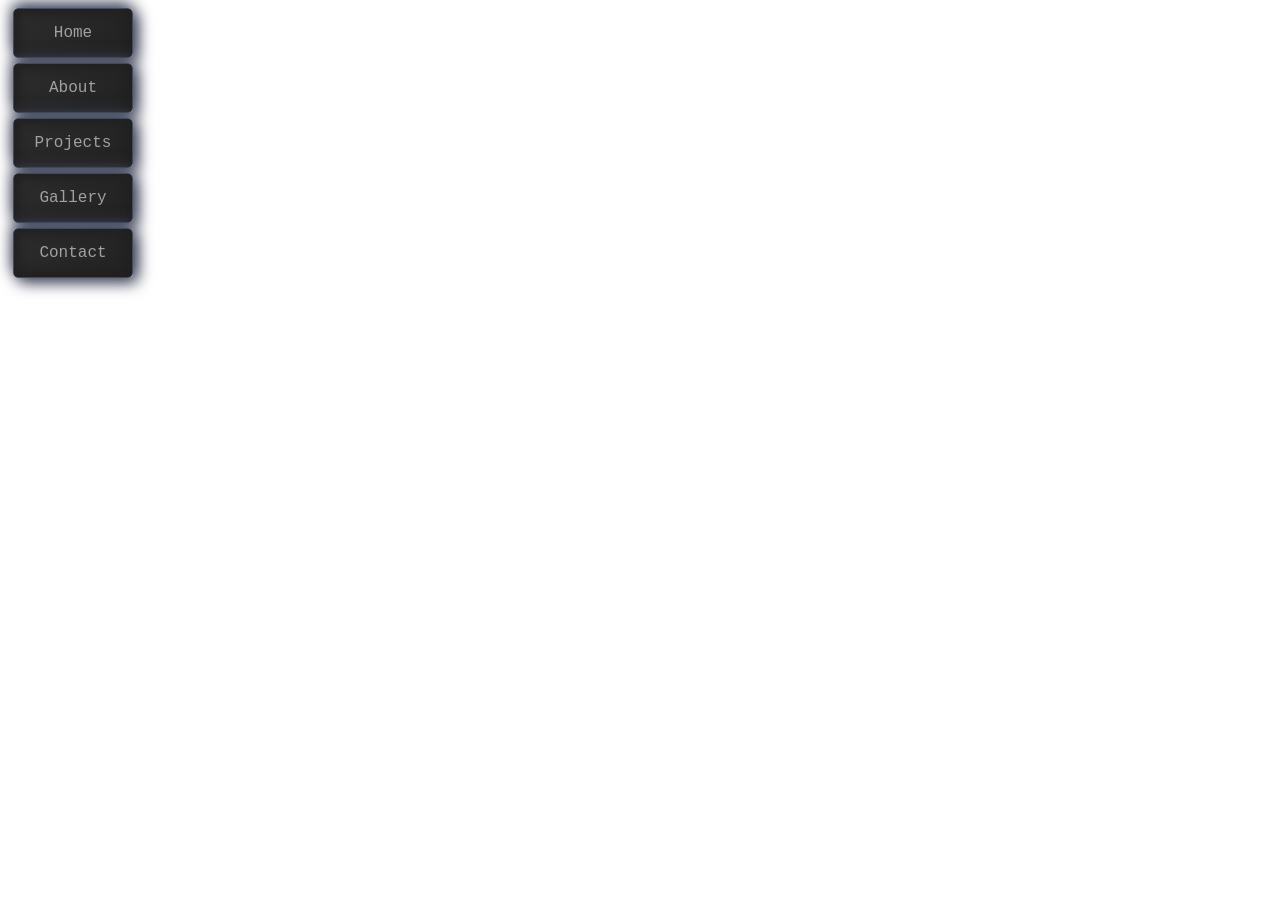
==== index.html @ d255c249 "update 1.1" ====
<!doctype html>
<html lang="en">
  <head>
    <meta charset="UTF-8" />
    <meta name="viewport" content="width=device-width, initial-scale=1.0" />
    <title>lazmeano</title>
    <link rel="stylesheet" href="styles.css" />
  </head>
  <body>
    <main class="button-group">
      <button type="button">Home</button>
      <button type="button">About</button>
      <button type="button">Projects</button>
      <button type="button">Gallery</button>
      <button type="button">Contact</button>
    </main>
  </body>
  <script src="sandbox.js"></script>
</html>
---- styles.css ----
/* From Uiverse.io by Kabak */
button {
  height: 50px;
  width: 120px;
  margin: 5px;

  display: flex;
  align-items: center;
  justify-content: center;

  cursor: pointer;
  font-family: Consolas, "Courier New", monospace;
  font-size: 16px;
  color: rgb(161, 161, 161);

  border: 1px solid #404c5d;
  border-radius: 5px;

  background: linear-gradient(145deg, #2e2d2d, #212121);
  box-shadow:
    -1px -5px 15px #41465b,
    5px 5px 15px #41465b,
    inset 5px 5px 10px #212121,
    inset -5px -5px 10px #212121;

  transition:
    box-shadow 500ms,
    color 500ms;
}

button:hover {
  color: #d6d6d6;
  box-shadow:
    1px 1px 13px #20232e,
    -1px -1px 13px #545b78;
}

button:active {
  color: #d6d6d6;
  box-shadow:
    1px 1px 13px #20232e,
    -1px -1px 33px #545b78;
  transition:
    box-shadow 100ms,
    color 100ms;
}
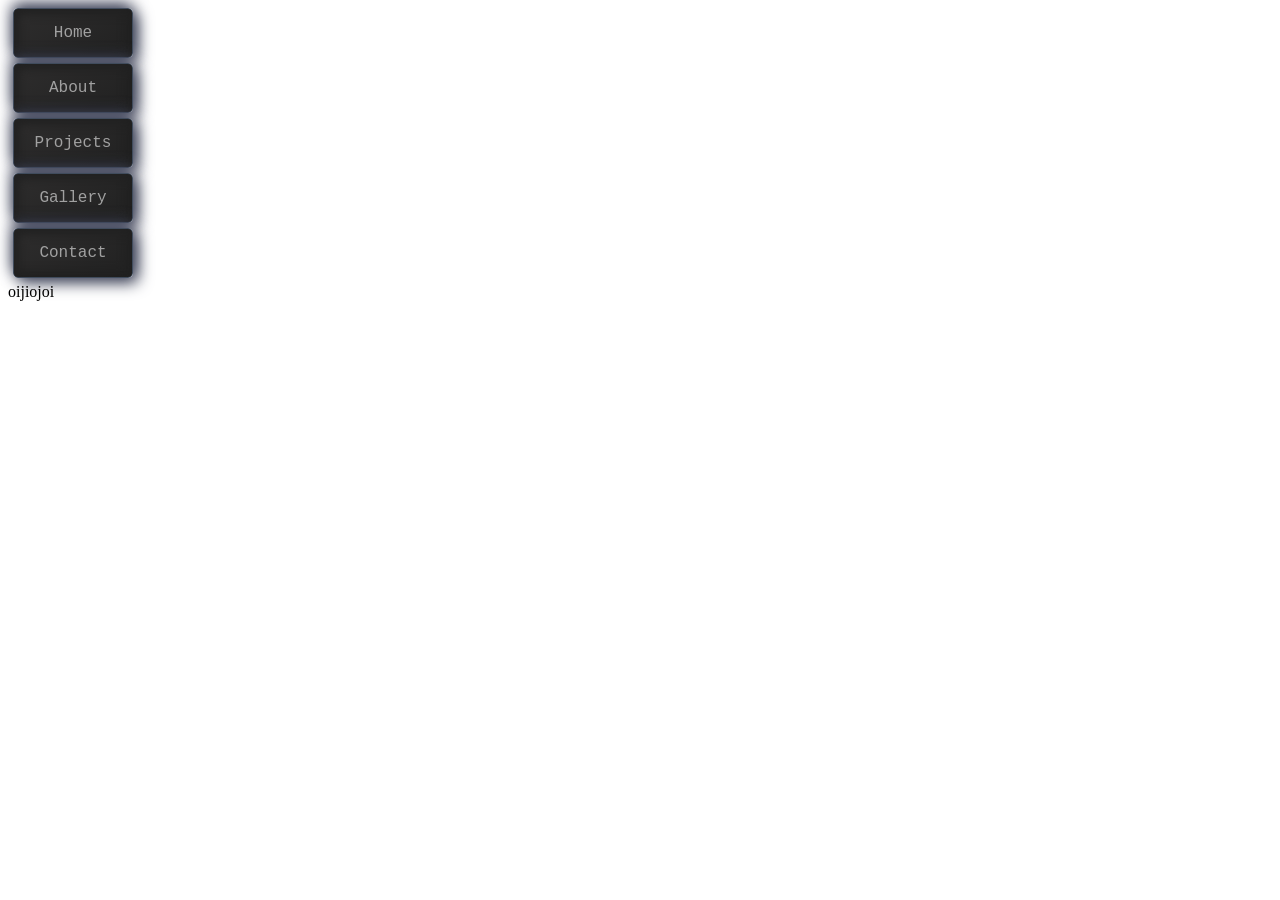
==== commit dbdc92b3: "iuoioiu" ====
--- a/index.html
+++ b/index.html
@@ -17,3 +17,4 @@
   </body>
   <script src="sandbox.js"></script>
 </html>
+oijiojoi
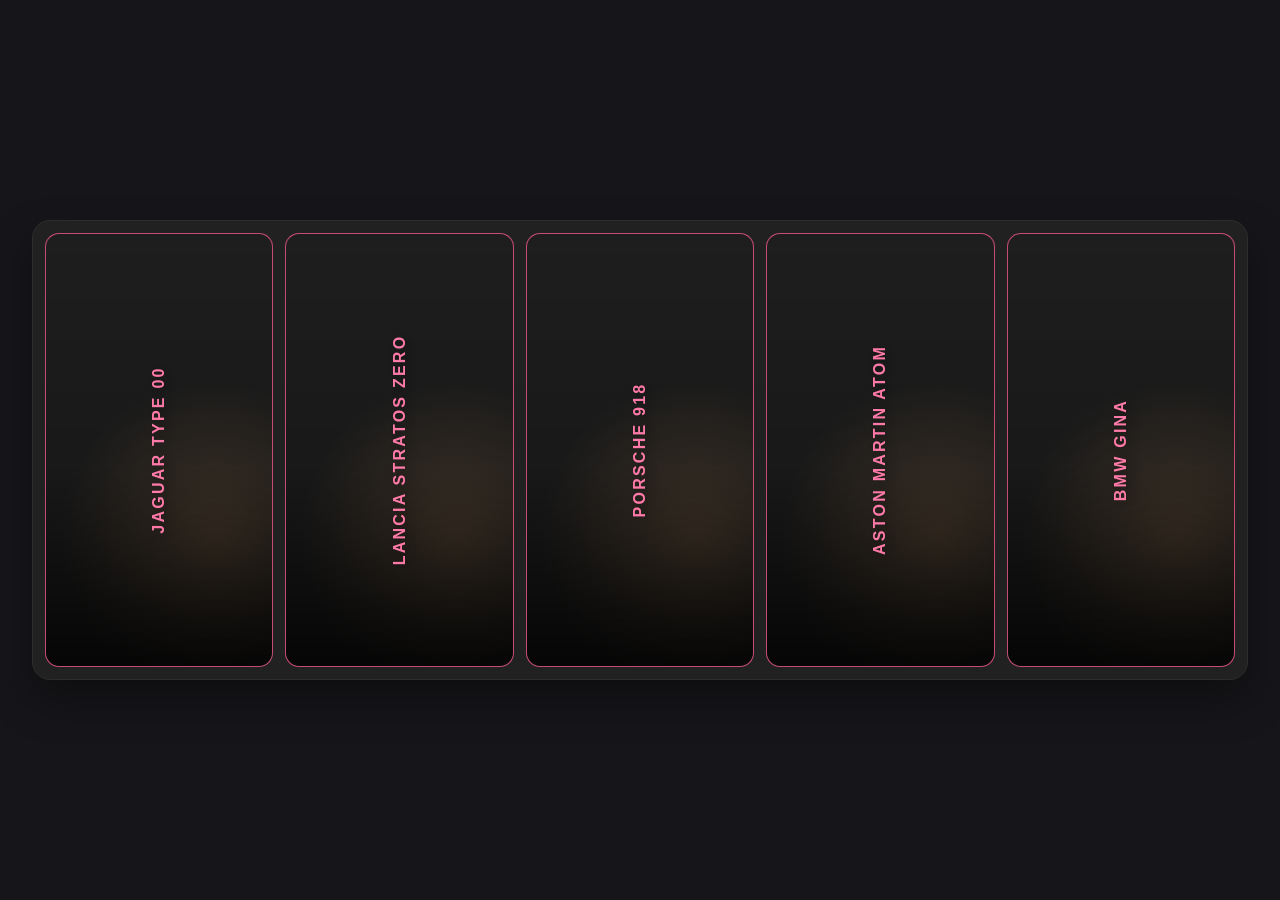
==== commit d9e815ee: "update 2.3" ====
--- a/index.html
+++ b/index.html
@@ -3,18 +3,35 @@
   <head>
     <meta charset="UTF-8" />
     <meta name="viewport" content="width=device-width, initial-scale=1.0" />
-    <title>lazmeano</title>
+    <title>Concept Car Slides</title>
     <link rel="stylesheet" href="styles.css" />
   </head>
   <body>
-    <main class="button-group">
-      <button type="button">Home</button>
-      <button type="button">About</button>
-      <button type="button">Projects</button>
-      <button type="button">Gallery</button>
-      <button type="button">Contact</button>
-    </main>
+    <div class="accordion-card">
+      <div class="slide slide-jaguar">
+        <span class="slide-label">Jaguar Type 00</span>
+        <button class="kabak-btn">View Car</button>
+      </div>
+
+      <div class="slide slide-lancia">
+        <span class="slide-label">Lancia Stratos Zero</span>
+        <button class="kabak-btn">View Car</button>
+      </div>
+
+      <div class="slide slide-porsche">
+        <span class="slide-label">Porsche 918</span>
+        <button class="kabak-btn">View Car</button>
+      </div>
+
+      <div class="slide slide-aston">
+        <span class="slide-label">Aston Martin Atom</span>
+        <button class="kabak-btn">View Car</button>
+      </div>
+
+      <div class="slide slide-bmw">
+        <span class="slide-label">BMW GINA</span>
+        <button class="kabak-btn">View Car</button>
+      </div>
+    </div>
   </body>
-  <script src="sandbox.js"></script>
 </html>
-oijiojoi
--- a/styles.css
+++ b/styles.css
@@ -1,46 +1,237 @@
-/* From Uiverse.io by Kabak */
-button {
-  height: 50px;
-  width: 120px;
-  margin: 5px;
-
+* {
+  box-sizing: border-box;
+  margin: 0;
+  padding: 0;
+}
+
+body {
+  min-height: 100vh;
+  display: grid;
+  place-items: center;
+  background: #16161a;
+  font-family: Arial, Helvetica, sans-serif;
+  color: #fff;
+  padding: 24px;
+}
+
+.accordion-card {
+  width: min(1400px, 95vw);
+  height: 460px;
   display: flex;
-  align-items: center;
+  gap: 12px;
+  padding: 12px;
+  border: 1px solid #2d2d2d;
+  border-radius: 18px;
+  background: #212121;
+  box-shadow: 0 20px 40px rgba(0, 0, 0, 0.35);
+}
+
+.slide {
+  position: relative;
+  flex: 1;
+  overflow: hidden;
+  display: flex;
+  align-items: flex-end;
   justify-content: center;
-
   cursor: pointer;
+  border-radius: 14px;
+  border: 1px solid rgba(255, 90, 145, 0.75);
+  background-color: #212121;
+  background-size: cover;
+  background-position: center;
+  background-repeat: no-repeat;
+  transition:
+    flex 0.45s ease,
+    border-color 0.3s ease,
+    box-shadow 0.3s ease,
+    transform 0.3s ease;
+}
+
+.slide::before {
+  content: "";
+  position: absolute;
+  inset: 0;
+  border-radius: inherit;
+  background:
+    linear-gradient(
+      to top,
+      rgba(0, 0, 0, 0.82),
+      rgba(0, 0, 0, 0.24) 46%,
+      rgba(0, 0, 0, 0.08)
+    ),
+    radial-gradient(
+      circle at 75% 70%,
+      rgba(250, 181, 112, 0.22),
+      transparent 45%
+    );
+  opacity: 1;
+  transition: opacity 0.35s ease;
+}
+
+.slide::after {
+  content: "";
+  position: absolute;
+  inset: 1px;
+  border-radius: inherit;
+  background: linear-gradient(
+    135deg,
+    rgba(255, 255, 255, 0.1),
+    rgba(255, 255, 255, 0.02)
+  );
+  -webkit-backdrop-filter: blur(10px);
+  backdrop-filter: blur(10px);
+  opacity: 0;
+  transition: opacity 0.35s ease;
+}
+
+.slide:hover {
+  flex: 3.2;
+  border-color: rgba(255, 255, 255, 0.28);
+  box-shadow:
+    0 0 30px rgba(255, 187, 118, 0.16),
+    0 18px 40px rgba(0, 0, 0, 0.38);
+}
+
+.slide:hover::after {
+  opacity: 1;
+}
+
+.slide-label {
+  position: absolute;
+  left: 50%;
+  top: 50%;
+  min-width: 16em;
+  text-align: center;
+  text-transform: uppercase;
+  letter-spacing: 0.14em;
+  font-weight: 700;
+  color: #ff7aa8;
+  transform: translate(-50%, -50%) rotate(-90deg);
+  transition:
+    opacity 0.2s ease,
+    transform 0.35s ease;
+  z-index: 2;
+  text-shadow: 0 4px 16px rgba(0, 0, 0, 0.55);
+}
+
+.slide:hover .slide-label {
+  opacity: 0;
+  transform: translate(-50%, -50%) rotate(-90deg) scale(0.96);
+  pointer-events: none;
+}
+
+.kabak-btn {
+  position: absolute;
+  bottom: 24px;
+  z-index: 2;
+  opacity: 0;
+  pointer-events: none;
+  transform: translateY(12px);
+  min-width: 120px;
+  height: 44px;
+  padding: 0 18px;
+  border: 1px solid #3d4654;
+  border-radius: 8px;
+  background: linear-gradient(145deg, #2d2d2d, #1f1f1f);
+  color: #bfc6d1;
+  font-size: 14px;
   font-family: Consolas, "Courier New", monospace;
-  font-size: 16px;
-  color: rgb(161, 161, 161);
-
-  border: 1px solid #404c5d;
-  border-radius: 5px;
-
-  background: linear-gradient(145deg, #2e2d2d, #212121);
-  box-shadow:
-    -1px -5px 15px #41465b,
-    5px 5px 15px #41465b,
-    inset 5px 5px 10px #212121,
-    inset -5px -5px 10px #212121;
-
+  letter-spacing: 0.05em;
+  cursor: pointer;
+  box-shadow:
+    -1px -4px 10px rgba(39, 42, 54, 0.9),
+    4px 4px 12px rgba(10, 10, 10, 0.9),
+    inset 1px 1px 0 rgba(255, 255, 255, 0.05),
+    inset -2px -2px 6px rgba(0, 0, 0, 0.4);
   transition:
-    box-shadow 500ms,
-    color 500ms;
-}
-
-button:hover {
-  color: #d6d6d6;
-  box-shadow:
+    opacity 0.25s ease,
+    transform 0.25s ease,
+    box-shadow 0.35s ease,
+    color 0.35s ease,
+    border-color 0.35s ease;
+}
+
+.slide:hover .kabak-btn {
+  opacity: 1;
+  pointer-events: auto;
+  transform: translateY(0);
+}
+
+.kabak-btn:hover {
+  color: #f2f4f8;
+  border-color: #586274;
+  box-shadow:
+    0 0 0 1px rgba(255, 255, 255, 0.03),
     1px 1px 13px #20232e,
     -1px -1px 13px #545b78;
 }
 
-button:active {
-  color: #d6d6d6;
-  box-shadow:
-    1px 1px 13px #20232e,
-    -1px -1px 33px #545b78;
-  transition:
-    box-shadow 100ms,
-    color 100ms;
-}
+.kabak-btn:active {
+  transform: translateY(1px);
+  box-shadow:
+    inset 1px 1px 4px rgba(0, 0, 0, 0.35),
+    1px 1px 10px #20232e,
+    -1px -1px 10px #545b78;
+}
+
+.slide-jaguar {
+  background-image: url("Jaguar_Type_00_Front.jpg");
+}
+
+.slide-lancia {
+  background-image: url("Lancia_Stratos_Zero_-7522598642.jpg");
+}
+
+.slide-porsche {
+  background-image: url("Porsche_918_Spyder_IAA_2013.jpg");
+}
+
+.slide-aston {
+  background-image: url("AstonMartinAtom.jpg");
+}
+
+.slide-bmw {
+  background-image: url("BMW_Gina_Museum.jpg");
+}
+
+@media (max-width: 1200px) {
+  .accordion-card {
+    height: 420px;
+    gap: 10px;
+  }
+
+  .slide:hover {
+    flex: 2.8;
+  }
+}
+
+@media (max-width: 900px) {
+  .accordion-card {
+    width: min(96vw, 760px);
+    height: 360px;
+    gap: 8px;
+    padding: 8px;
+  }
+
+  .slide-label {
+    min-width: 13em;
+    font-size: 0.85rem;
+  }
+
+  .kabak-btn {
+    min-width: 108px;
+    height: 40px;
+    font-size: 13px;
+    bottom: 18px;
+  }
+}
+
+@media (max-width: 640px) {
+  .accordion-card {
+    height: 300px;
+  }
+
+  .slide:hover {
+    flex: 2.4;
+  }
+}
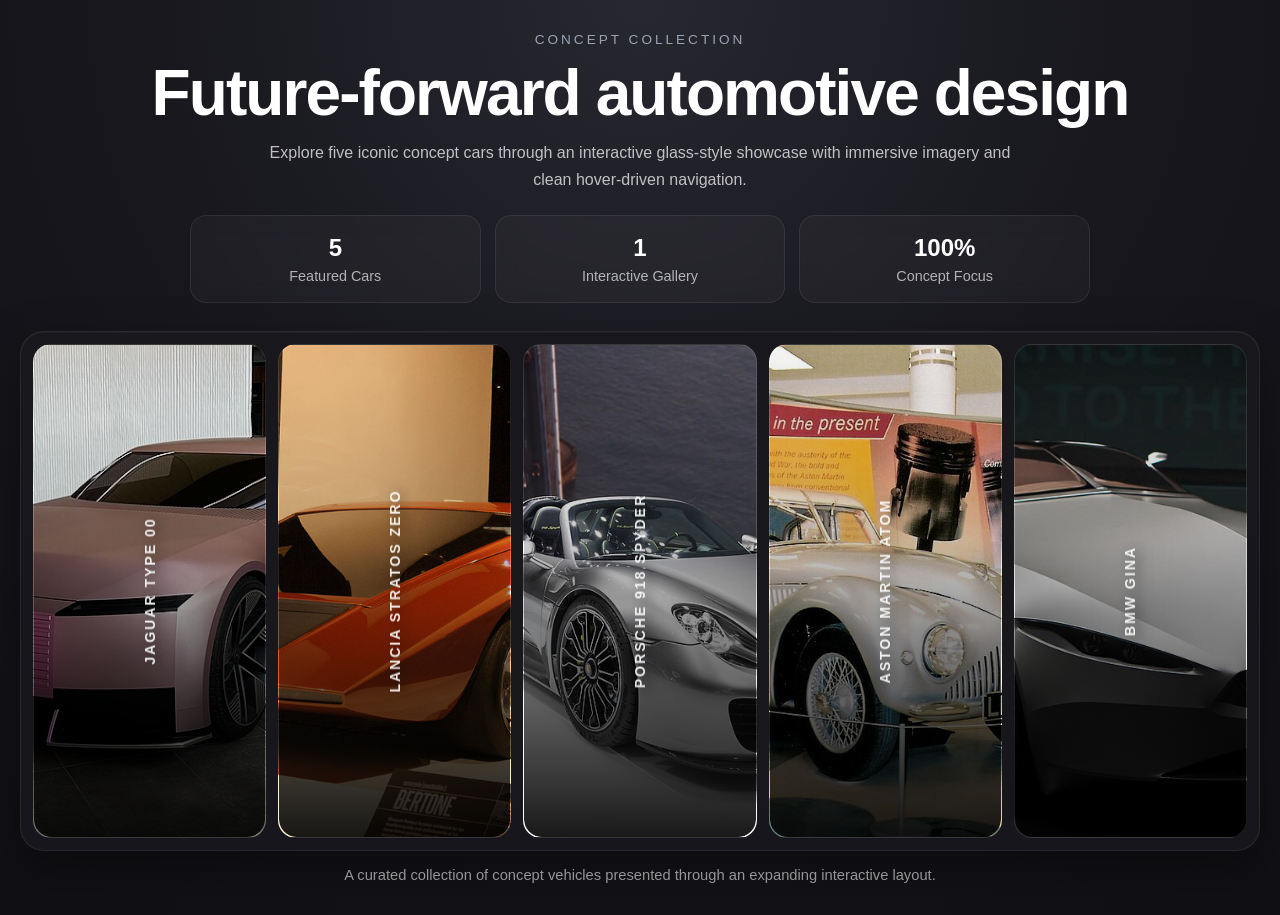
==== commit 4868bec7: "update 3.0" ====
--- a/index.html
+++ b/index.html
@@ -3,35 +3,100 @@
   <head>
     <meta charset="UTF-8" />
     <meta name="viewport" content="width=device-width, initial-scale=1.0" />
-    <title>Concept Car Slides</title>
+    <title>Concept Car Showcase</title>
     <link rel="stylesheet" href="styles.css" />
   </head>
   <body>
-    <div class="accordion-card">
-      <div class="slide slide-jaguar">
-        <span class="slide-label">Jaguar Type 00</span>
-        <button class="kabak-btn">View Car</button>
-      </div>
+    <main class="page-shell">
+      <section class="hero">
+        <p class="eyebrow">Concept Collection</p>
+        <h1>Future-forward automotive design</h1>
+        <p class="hero-copy">
+          Explore five iconic concept cars through an interactive glass-style
+          showcase with immersive imagery and clean hover-driven navigation.
+        </p>
 
-      <div class="slide slide-lancia">
-        <span class="slide-label">Lancia Stratos Zero</span>
-        <button class="kabak-btn">View Car</button>
-      </div>
+        <div class="hero-stats">
+          <div class="stat-card">
+            <span class="stat-number">5</span>
+            <span class="stat-label">Featured Cars</span>
+          </div>
+          <div class="stat-card">
+            <span class="stat-number">1</span>
+            <span class="stat-label">Interactive Gallery</span>
+          </div>
+          <div class="stat-card">
+            <span class="stat-number">100%</span>
+            <span class="stat-label">Concept Focus</span>
+          </div>
+        </div>
+      </section>
 
-      <div class="slide slide-porsche">
-        <span class="slide-label">Porsche 918</span>
-        <button class="kabak-btn">View Car</button>
-      </div>
+      <section class="showcase-wrap">
+        <div class="accordion-card">
+          <article class="slide slide-jaguar">
+            <span class="slide-label">Jaguar Type 00</span>
 
-      <div class="slide slide-aston">
-        <span class="slide-label">Aston Martin Atom</span>
-        <button class="kabak-btn">View Car</button>
-      </div>
+            <div class="slide-content">
+              <span class="slide-tag">Electric Concept</span>
+              <h3>Jaguar Type 00</h3>
+              <p>Minimal surfaces with a dramatic futuristic stance.</p>
+              <button class="kabak-btn">See Jaguar</button>
+            </div>
+          </article>
 
-      <div class="slide slide-bmw">
-        <span class="slide-label">BMW GINA</span>
-        <button class="kabak-btn">View Car</button>
-      </div>
-    </div>
+          <article class="slide slide-lancia">
+            <span class="slide-label">Lancia Stratos Zero</span>
+
+            <div class="slide-content">
+              <span class="slide-tag">Design Icon</span>
+              <h3>Lancia Stratos Zero</h3>
+              <p>A bold wedge silhouette that helped define concept styling.</p>
+              <button class="kabak-btn">See Lancia</button>
+            </div>
+          </article>
+
+          <article class="slide slide-porsche">
+            <span class="slide-label">Porsche 918 Spyder</span>
+
+            <div class="slide-content">
+              <span class="slide-tag">Hybrid Performance</span>
+              <h3>Porsche 918 Spyder</h3>
+              <p>Performance-focused lines paired with advanced engineering.</p>
+              <button class="kabak-btn">See Porsche</button>
+            </div>
+          </article>
+
+          <article class="slide slide-aston">
+            <span class="slide-label">Aston Martin Atom</span>
+
+            <div class="slide-content">
+              <span class="slide-tag">Historic Concept</span>
+              <h3>Aston Martin Atom</h3>
+              <p>Streamlined bodywork with elegant early innovation.</p>
+              <button class="kabak-btn">See Aston</button>
+            </div>
+          </article>
+
+          <article class="slide slide-bmw">
+            <span class="slide-label">BMW GINA</span>
+
+            <div class="slide-content">
+              <span class="slide-tag">Experimental Design</span>
+              <h3>BMW GINA</h3>
+              <p>A radical vision built around flexible body surfaces.</p>
+              <button class="kabak-btn">See BMW</button>
+            </div>
+          </article>
+        </div>
+
+        <div class="showcase-footer">
+          <p>
+            A curated collection of concept vehicles presented through an
+            expanding interactive layout.
+          </p>
+        </div>
+      </section>
+    </main>
   </body>
 </html>
--- a/styles.css
+++ b/styles.css
@@ -6,24 +6,98 @@
 
 body {
   min-height: 100vh;
-  display: grid;
-  place-items: center;
-  background: #16161a;
+  background: radial-gradient(
+    circle at top,
+    #272730 0%,
+    #17171d 45%,
+    #101014 100%
+  );
   font-family: Arial, Helvetica, sans-serif;
-  color: #fff;
-  padding: 24px;
+  color: #ffffff;
+  padding: 32px 20px;
+}
+
+.page-shell {
+  width: min(1440px, 100%);
+  margin: 0 auto;
+  display: grid;
+  gap: 28px;
+}
+
+.hero {
+  display: grid;
+  gap: 14px;
+  text-align: center;
+}
+
+.eyebrow {
+  font-size: 0.85rem;
+  letter-spacing: 0.22em;
+  text-transform: uppercase;
+  color: #9aa3b2;
+}
+
+.hero h1 {
+  font-size: clamp(2.2rem, 5vw, 4.4rem);
+  line-height: 1;
+  letter-spacing: -0.03em;
+}
+
+.hero-copy {
+  width: min(760px, 100%);
+  margin: 0 auto;
+  color: rgba(255, 255, 255, 0.72);
+  font-size: 1rem;
+  line-height: 1.7;
+}
+
+.hero-stats {
+  display: grid;
+  grid-template-columns: repeat(3, minmax(0, 1fr));
+  gap: 14px;
+  width: min(900px, 100%);
+  margin: 8px auto 0;
+}
+
+.stat-card {
+  padding: 18px;
+  border: 1px solid rgba(255, 255, 255, 0.08);
+  border-radius: 16px;
+  background: rgba(255, 255, 255, 0.03);
+  -webkit-backdrop-filter: blur(10px);
+  backdrop-filter: blur(10px);
+  display: grid;
+  gap: 6px;
+}
+
+.stat-number {
+  font-size: 1.5rem;
+  font-weight: 700;
+  color: #ffffff;
+}
+
+.stat-label {
+  font-size: 0.9rem;
+  color: rgba(255, 255, 255, 0.66);
+}
+
+.showcase-wrap {
+  display: grid;
+  gap: 16px;
 }
 
 .accordion-card {
-  width: min(1400px, 95vw);
-  height: 460px;
+  width: 100%;
+  height: 520px;
   display: flex;
   gap: 12px;
   padding: 12px;
-  border: 1px solid #2d2d2d;
-  border-radius: 18px;
-  background: #212121;
-  box-shadow: 0 20px 40px rgba(0, 0, 0, 0.35);
+  border: 1px solid rgba(255, 255, 255, 0.08);
+  border-radius: 24px;
+  background: rgba(24, 24, 29, 0.9);
+  box-shadow:
+    0 20px 50px rgba(0, 0, 0, 0.35),
+    inset 0 1px 0 rgba(255, 255, 255, 0.04);
 }
 
 .slide {
@@ -32,19 +106,20 @@
   overflow: hidden;
   display: flex;
   align-items: flex-end;
-  justify-content: center;
+  justify-content: flex-start;
   cursor: pointer;
-  border-radius: 14px;
-  border: 1px solid rgba(255, 90, 145, 0.75);
+  border-radius: 18px;
+  border: 1px solid rgba(255, 255, 255, 0.1);
   background-color: #212121;
   background-size: cover;
   background-position: center;
   background-repeat: no-repeat;
   transition:
     flex 0.45s ease,
+    transform 0.3s ease,
     border-color 0.3s ease,
     box-shadow 0.3s ease,
-    transform 0.3s ease;
+    filter 0.3s ease;
 }
 
 .slide::before {
@@ -52,18 +127,13 @@
   position: absolute;
   inset: 0;
   border-radius: inherit;
-  background:
-    linear-gradient(
-      to top,
-      rgba(0, 0, 0, 0.82),
-      rgba(0, 0, 0, 0.24) 46%,
-      rgba(0, 0, 0, 0.08)
-    ),
-    radial-gradient(
-      circle at 75% 70%,
-      rgba(250, 181, 112, 0.22),
-      transparent 45%
-    );
+  background: linear-gradient(
+    to top,
+    rgba(0, 0, 0, 0.9) 0%,
+    rgba(0, 0, 0, 0.56) 34%,
+    rgba(0, 0, 0, 0.2) 60%,
+    rgba(0, 0, 0, 0.04) 100%
+  );
   opacity: 1;
   transition: opacity 0.35s ease;
 }
@@ -71,25 +141,26 @@
 .slide::after {
   content: "";
   position: absolute;
-  inset: 1px;
+  inset: 0;
   border-radius: inherit;
   background: linear-gradient(
     135deg,
-    rgba(255, 255, 255, 0.1),
+    rgba(255, 255, 255, 0.12),
     rgba(255, 255, 255, 0.02)
   );
-  -webkit-backdrop-filter: blur(10px);
-  backdrop-filter: blur(10px);
+  -webkit-backdrop-filter: blur(6px);
+  backdrop-filter: blur(6px);
   opacity: 0;
   transition: opacity 0.35s ease;
 }
 
 .slide:hover {
-  flex: 3.2;
-  border-color: rgba(255, 255, 255, 0.28);
-  box-shadow:
-    0 0 30px rgba(255, 187, 118, 0.16),
-    0 18px 40px rgba(0, 0, 0, 0.38);
+  flex: 3.4;
+  border-color: rgba(255, 255, 255, 0.22);
+  box-shadow:
+    0 14px 40px rgba(0, 0, 0, 0.35),
+    0 0 24px rgba(255, 255, 255, 0.05);
+  transform: translateY(-2px);
 }
 
 .slide:hover::after {
@@ -104,14 +175,15 @@
   text-align: center;
   text-transform: uppercase;
   letter-spacing: 0.14em;
+  font-size: 0.88rem;
   font-weight: 700;
-  color: #ff7aa8;
+  color: rgba(255, 255, 255, 0.9);
   transform: translate(-50%, -50%) rotate(-90deg);
   transition:
     opacity 0.2s ease,
     transform 0.35s ease;
   z-index: 2;
-  text-shadow: 0 4px 16px rgba(0, 0, 0, 0.55);
+  text-shadow: 0 4px 14px rgba(0, 0, 0, 0.55);
 }
 
 .slide:hover .slide-label {
@@ -120,23 +192,61 @@
   pointer-events: none;
 }
 
+.slide-content {
+  position: relative;
+  z-index: 2;
+  width: 100%;
+  padding: 24px;
+  opacity: 0;
+  transform: translateY(18px);
+  transition:
+    opacity 0.28s ease,
+    transform 0.28s ease;
+}
+
+.slide:hover .slide-content {
+  opacity: 1;
+  transform: translateY(0);
+}
+
+.slide-tag {
+  display: inline-flex;
+  margin-bottom: 10px;
+  padding: 7px 10px;
+  border: 1px solid rgba(255, 255, 255, 0.12);
+  border-radius: 999px;
+  background: rgba(255, 255, 255, 0.06);
+  font-size: 0.74rem;
+  letter-spacing: 0.08em;
+  text-transform: uppercase;
+  color: rgba(255, 255, 255, 0.8);
+}
+
+.slide-content h3 {
+  font-size: 1.3rem;
+  font-weight: 700;
+  margin-bottom: 8px;
+}
+
+.slide-content p {
+  max-width: 28ch;
+  font-size: 0.94rem;
+  color: rgba(255, 255, 255, 0.74);
+  line-height: 1.6;
+  margin-bottom: 18px;
+}
+
 .kabak-btn {
-  position: absolute;
-  bottom: 24px;
-  z-index: 2;
-  opacity: 0;
-  pointer-events: none;
-  transform: translateY(12px);
-  min-width: 120px;
+  min-width: 136px;
   height: 44px;
   padding: 0 18px;
   border: 1px solid #3d4654;
-  border-radius: 8px;
+  border-radius: 10px;
   background: linear-gradient(145deg, #2d2d2d, #1f1f1f);
-  color: #bfc6d1;
+  color: #d2d8e2;
   font-size: 14px;
   font-family: Consolas, "Courier New", monospace;
-  letter-spacing: 0.05em;
+  letter-spacing: 0.04em;
   cursor: pointer;
   box-shadow:
     -1px -4px 10px rgba(39, 42, 54, 0.9),
@@ -144,22 +254,15 @@
     inset 1px 1px 0 rgba(255, 255, 255, 0.05),
     inset -2px -2px 6px rgba(0, 0, 0, 0.4);
   transition:
-    opacity 0.25s ease,
-    transform 0.25s ease,
+    transform 0.2s ease,
     box-shadow 0.35s ease,
     color 0.35s ease,
     border-color 0.35s ease;
 }
 
-.slide:hover .kabak-btn {
-  opacity: 1;
-  pointer-events: auto;
-  transform: translateY(0);
-}
-
 .kabak-btn:hover {
-  color: #f2f4f8;
-  border-color: #586274;
+  color: #ffffff;
+  border-color: #6a7588;
   box-shadow:
     0 0 0 1px rgba(255, 255, 255, 0.03),
     1px 1px 13px #20232e,
@@ -174,30 +277,35 @@
     -1px -1px 10px #545b78;
 }
 
+.showcase-footer {
+  text-align: center;
+  color: rgba(255, 255, 255, 0.56);
+  font-size: 0.92rem;
+}
+
 .slide-jaguar {
-  background-image: url("Jaguar_Type_00_Front.jpg");
+  background-image: url("assets/Jaguar_Type_00_Front.jpg");
 }
 
 .slide-lancia {
-  background-image: url("Lancia_Stratos_Zero_-7522598642.jpg");
+  background-image: url("assets/Lancia_Stratos_Zero_(7522598642).jpg");
 }
 
 .slide-porsche {
-  background-image: url("Porsche_918_Spyder_IAA_2013.jpg");
+  background-image: url("assets/Porsche_918_Spyder_IAA_2013.jpg");
 }
 
 .slide-aston {
-  background-image: url("AstonMartinAtom.jpg");
+  background-image: url("assets/AstonMartinAtom.jpg");
 }
 
 .slide-bmw {
-  background-image: url("BMW_Gina_Museum.jpg");
+  background-image: url("assets/BMW_Gina_Museum.jpg");
 }
 
 @media (max-width: 1200px) {
   .accordion-card {
-    height: 420px;
-    gap: 10px;
+    height: 460px;
   }
 
   .slide:hover {
@@ -206,32 +314,50 @@
 }
 
 @media (max-width: 900px) {
+  .hero-stats {
+    grid-template-columns: 1fr;
+  }
+
   .accordion-card {
-    width: min(96vw, 760px);
-    height: 360px;
+    height: 380px;
     gap: 8px;
     padding: 8px;
   }
 
-  .slide-label {
-    min-width: 13em;
+  .slide-content {
+    padding: 18px;
+  }
+
+  .slide-content h3 {
+    font-size: 1.05rem;
+  }
+
+  .slide-content p {
     font-size: 0.85rem;
   }
 
   .kabak-btn {
-    min-width: 108px;
+    min-width: 110px;
     height: 40px;
     font-size: 13px;
-    bottom: 18px;
   }
 }
 
 @media (max-width: 640px) {
+  body {
+    padding: 20px 12px;
+  }
+
+  .hero h1 {
+    line-height: 1.05;
+  }
+
   .accordion-card {
     height: 300px;
   }
 
-  .slide:hover {
-    flex: 2.4;
-  }
-}
+  .slide-content p,
+  .slide-tag {
+    display: none;
+  }
+}
